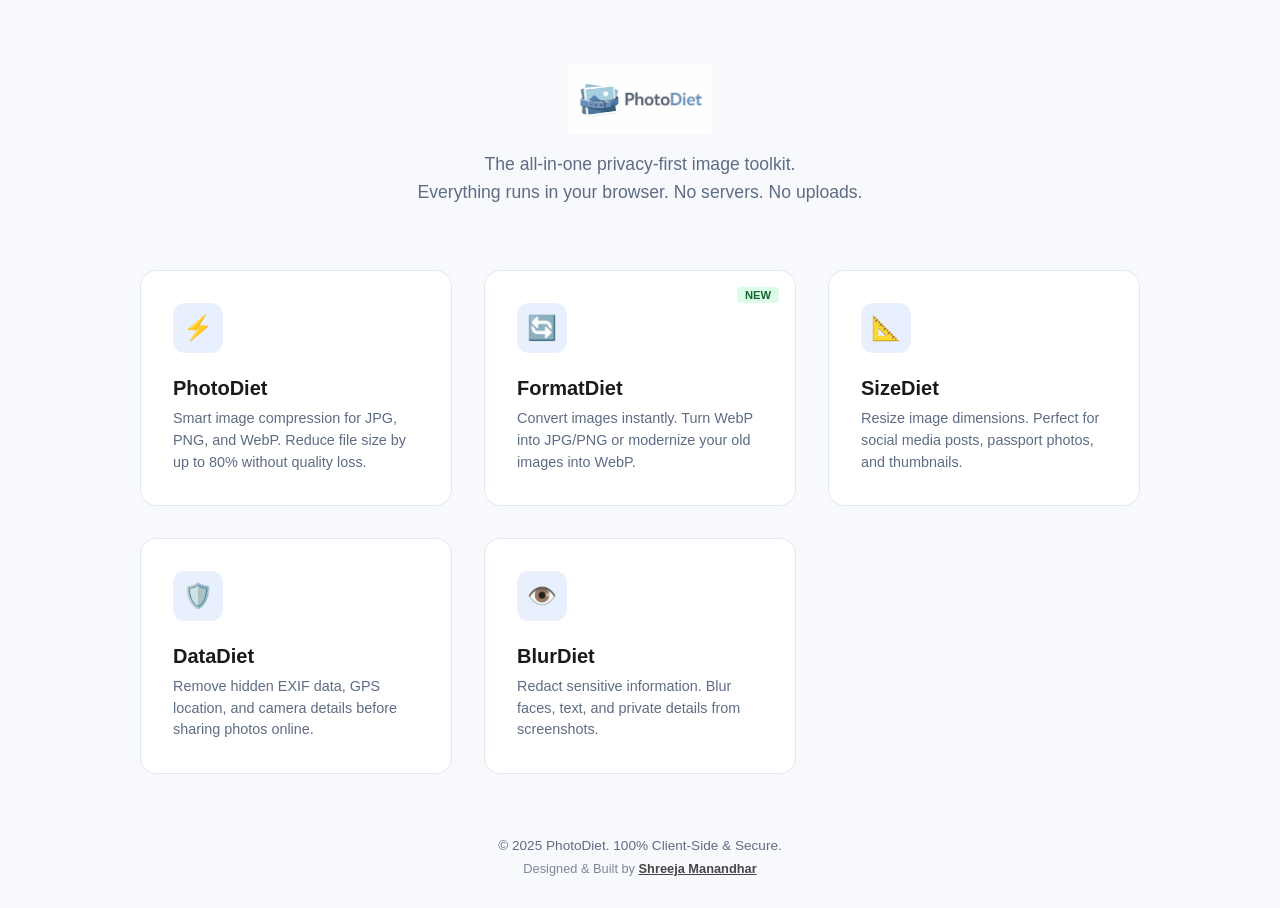
==== index.html @ 1f367cc8 "add:  ads" ====
<!doctype html>
<html lang="en" prefix="og: https://ogp.me/ns#">
  <head>
    <script
      async
      src="https://pagead2.googlesyndication.com/pagead/js/adsbygoogle.js?client=ca-pub-4897031352794569"
      crossorigin="anonymous"
    ></script>
    <link rel="manifest" href="/manifest.json" />
    <meta name="theme-color" content="#2563eb" />

    <meta charset="UTF-8" />
    <meta name="viewport" content="width=device-width, initial-scale=1.0" />

    <title>PhotoDiet | Free Privacy-First Image Tools</title>
    <meta
      name="description"
      content="A suite of free, client-side image tools. Compress, Convert, Resize, and Clean metadata from your photos instantly in the browser."
    />
    <meta
      name="keywords"
      content="photo tools, image compressor, webp converter, image resizer, exif remover, privacy tools"
    />

    <link rel="icon" href="public/icon/Icon_white.png" type="image/png" />

    <style>
      :root {
        --bg-color: #f7f9fc;
        --surface-color: #ffffff;
        --text-primary: #1a1a1a;
        --text-secondary: #5e6c84;
        --accent-color: #2563eb;
        --accent-hover: #1d4ed8;
        --border-color: #e2e8f0;
        --shadow-soft: 0 4px 20px rgba(0, 0, 0, 0.04);
        --shadow-hover: 0 10px 30px rgba(0, 0, 0, 0.08);
        --radius-lg: 16px;
      }

      * {
        box-sizing: border-box;
        margin: 0;
        padding: 0;
        font-family:
          -apple-system, BlinkMacSystemFont, "Segoe UI", Roboto, sans-serif;
      }

      body {
        background-color: var(--bg-color);
        color: var(--text-primary);
        min-height: 100vh;
        display: flex;
        flex-direction: column;
        align-items: center;
        padding: 2rem 1rem;
      }

      /* HEADER */
      header {
        text-align: center;
        margin-bottom: 4rem;
        margin-top: 2rem;
      }
      .main-logo {
        height: 70px;
        width: auto;
        display: block;
        margin: 0 auto 1rem auto;
      }
      .hero-text {
        font-size: 1.1rem;
        color: var(--text-secondary);
        max-width: 500px;
        margin: 0 auto;
        line-height: 1.6;
      }

      /* TOOLS GRID */
      .tools-grid {
        display: grid;
        grid-template-columns: repeat(auto-fit, minmax(280px, 1fr));
        gap: 2rem;
        width: 100%;
        max-width: 1000px;
      }

      /* TOOL CARD */
      .tool-card {
        background: var(--surface-color);
        border: 1px solid var(--border-color);
        border-radius: var(--radius-lg);
        padding: 2rem;
        text-decoration: none;
        color: inherit;
        transition: all 0.2s ease-out;
        display: flex;
        flex-direction: column;
        align-items: flex-start;
        position: relative;
        overflow: hidden;
      }

      .tool-card:hover {
        transform: translateY(-5px);
        box-shadow: var(--shadow-hover);
        border-color: var(--accent-color);
      }

      .icon-badge {
        width: 50px;
        height: 50px;
        background: rgba(37, 99, 235, 0.1);
        color: var(--accent-color);
        border-radius: 12px;
        display: flex;
        align-items: center;
        justify-content: center;
        font-size: 1.5rem;
        margin-bottom: 1.5rem;
      }

      .tool-title {
        font-size: 1.25rem;
        font-weight: 700;
        margin-bottom: 0.5rem;
      }
      .tool-desc {
        font-size: 0.9rem;
        color: var(--text-secondary);
        line-height: 1.5;
      }

      /* LABEL FOR NEW TOOLS */
      .badge-new {
        position: absolute;
        top: 1rem;
        right: 1rem;
        background: #dcfce7;
        color: #166534;
        font-size: 0.7rem;
        font-weight: 700;
        padding: 2px 8px;
        border-radius: 4px;
        text-transform: uppercase;
      }

      /* FOOTER */
      footer {
        margin-top: auto;
        padding-top: 4rem;
        color: var(--text-secondary);
        font-size: 0.85rem;
        text-align: center;
      }
      footer a {
        color: var(--text-primary);
        text-decoration: none;
        font-weight: 600;
      }

      @media (max-width: 600px) {
        .tools-grid {
          grid-template-columns: 1fr;
        }
      }
    </style>
  </head>
  <body>
    <header>
      <img
        src="public/icon/IconText_white.png"
        alt="PhotoDiet Suite"
        class="main-logo"
      />
      <p class="hero-text">
        The all-in-one privacy-first image toolkit. <br />Everything runs in
        your browser. No servers. No uploads.
      </p>
    </header>

    <main class="tools-grid">
      <a href="/compress/" class="tool-card">
        <div class="icon-badge">⚡</div>
        <h2 class="tool-title">PhotoDiet</h2>
        <p class="tool-desc">
          Smart image compression for JPG, PNG, and WebP. Reduce file size by up
          to 80% without quality loss.
        </p>
      </a>

      <a href="/convert/" class="tool-card">
        <div class="badge-new">New</div>
        <div class="icon-badge">🔄</div>
        <h2 class="tool-title">FormatDiet</h2>
        <p class="tool-desc">
          Convert images instantly. Turn WebP into JPG/PNG or modernize your old
          images into WebP.
        </p>
      </a>

      <a href="/resize/" class="tool-card">
        <div class="icon-badge">📐</div>
        <h2 class="tool-title">SizeDiet</h2>
        <p class="tool-desc">
          Resize image dimensions. Perfect for social media posts, passport
          photos, and thumbnails.
        </p>
      </a>

      <a href="/metadataRemover/" class="tool-card">
        <div class="icon-badge">🛡️</div>
        <h2 class="tool-title">DataDiet</h2>
        <p class="tool-desc">
          Remove hidden EXIF data, GPS location, and camera details before
          sharing photos online.
        </p>
      </a>

      <a href="/privacy/" class="tool-card">
        <div class="icon-badge">👁️</div>
        <h2 class="tool-title">BlurDiet</h2>
        <p class="tool-desc">
          Redact sensitive information. Blur faces, text, and private details
          from screenshots.
        </p>
      </a>
    </main>

    <script
      async
      src="https://pagead2.googlesyndication.com/pagead/js/adsbygoogle.js?client=ca-pub-4897031352794569"
      crossorigin="anonymous"
    ></script>
    <!-- Square ads -->
    <ins
      class="adsbygoogle"
      style="display: block"
      data-ad-client="ca-pub-4897031352794569"
      data-ad-slot="9771049708"
      data-ad-format="auto"
      data-full-width-responsive="true"
    ></ins>
    <script>
      (adsbygoogle = window.adsbygoogle || []).push({});
    </script>

    <footer>
      <p>&copy; 2025 PhotoDiet. 100% Client-Side & Secure.</p>
      <p style="margin-top: 0.5rem; font-size: 0.8rem; opacity: 0.8">
        Designed & Built by
        <a
          href="https://shreejamanandhar.com.np"
          target="_blank"
          rel="noopener"
          style="text-decoration: underline"
          >Shreeja Manandhar</a
        >
      </p>
    </footer>
  </body>
</html>
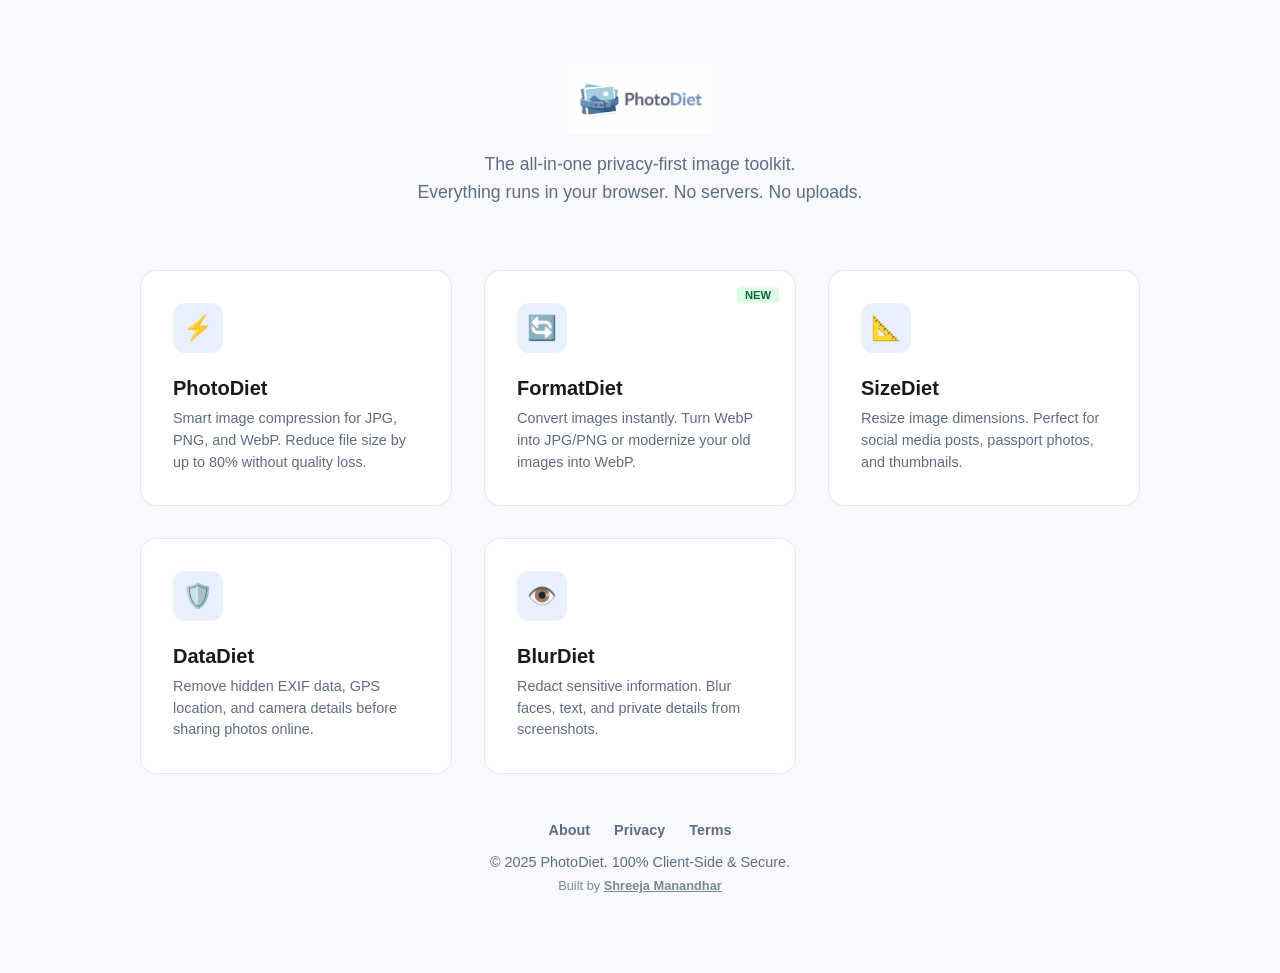
==== commit 3cdde80c: "add: footer update" ====
--- a/index.html
+++ b/index.html
@@ -245,15 +245,40 @@
       (adsbygoogle = window.adsbygoogle || []).push({});
     </script>
 
-    <footer>
+    <footer
+      style="
+        margin-top: auto;
+        padding: 3rem 1rem;
+        text-align: center;
+        color: var(--text-secondary);
+        font-size: 0.9rem;
+      "
+    >
+      <div style="margin-bottom: 1rem">
+        <a
+          href="/about.html"
+          style="margin: 0 10px; text-decoration: none; color: inherit"
+          >About</a
+        >
+        <a
+          href="/privacy.html"
+          style="margin: 0 10px; text-decoration: none; color: inherit"
+          >Privacy</a
+        >
+        <a
+          href="/terms.html"
+          style="margin: 0 10px; text-decoration: none; color: inherit"
+          >Terms</a
+        >
+      </div>
       <p>&copy; 2025 PhotoDiet. 100% Client-Side & Secure.</p>
       <p style="margin-top: 0.5rem; font-size: 0.8rem; opacity: 0.8">
-        Designed & Built by
+        Built by
         <a
           href="https://shreejamanandhar.com.np"
           target="_blank"
           rel="noopener"
-          style="text-decoration: underline"
+          style="text-decoration: underline; color: inherit"
           >Shreeja Manandhar</a
         >
       </p>
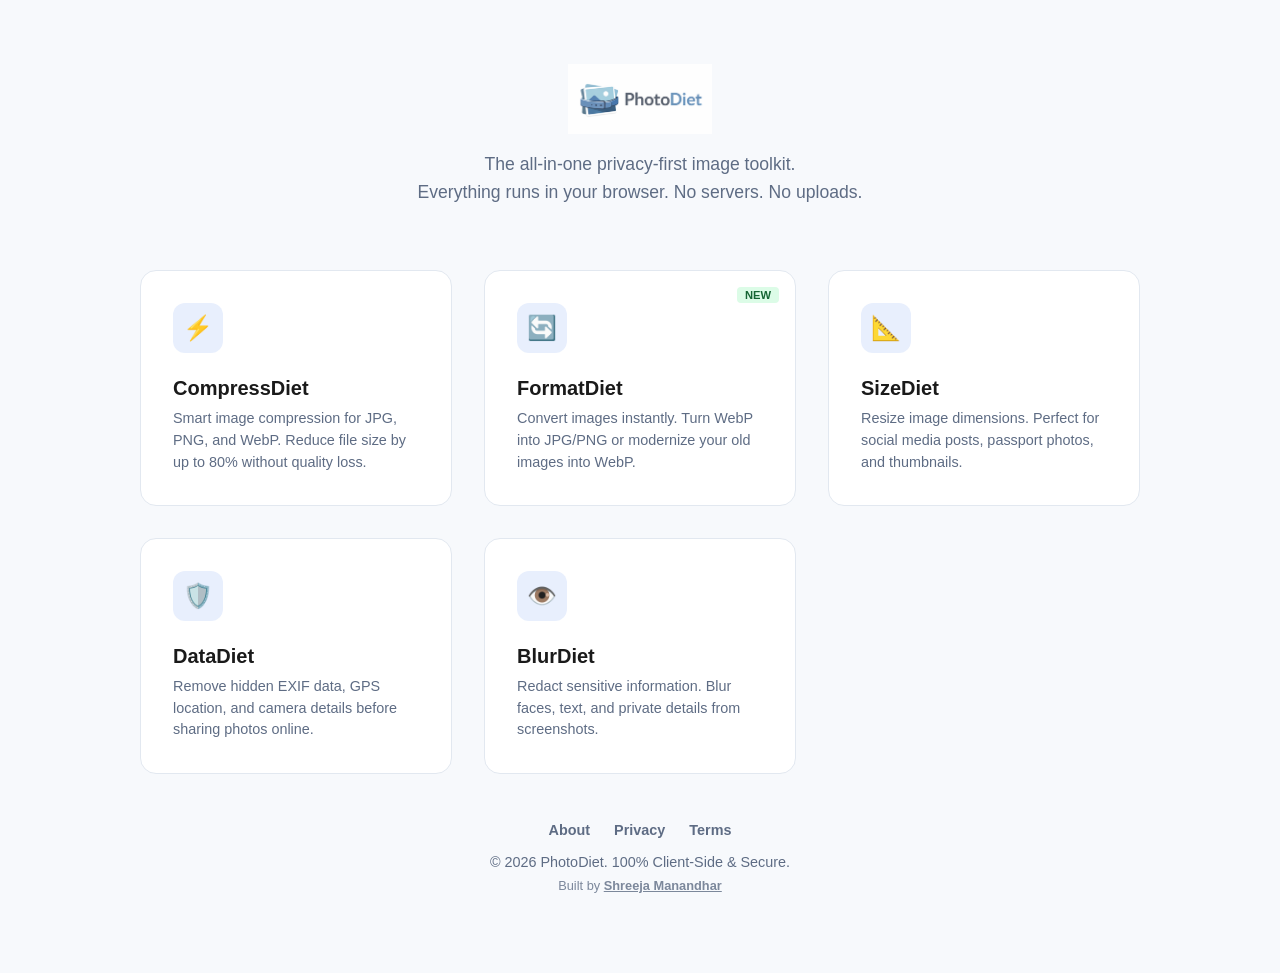
==== commit 4ac83fb0: "fix: ads & site verification" ====
--- a/index.html
+++ b/index.html
@@ -1,6 +1,10 @@
 <!doctype html>
 <html lang="en" prefix="og: https://ogp.me/ns#">
   <head>
+    <meta
+      name="google-site-verification"
+      content="GSOUTmkKOqqZhDd08sXxFSjGKWXFFWJQy1g7SijOt-w"
+    />
     <script
       async
       src="https://pagead2.googlesyndication.com/pagead/js/adsbygoogle.js?client=ca-pub-4897031352794569"
@@ -182,7 +186,7 @@
     <main class="tools-grid">
       <a href="/compress/" class="tool-card">
         <div class="icon-badge">⚡</div>
-        <h2 class="tool-title">PhotoDiet</h2>
+        <h2 class="tool-title">CompressDiet</h2>
         <p class="tool-desc">
           Smart image compression for JPG, PNG, and WebP. Reduce file size by up
           to 80% without quality loss.
@@ -227,11 +231,6 @@
       </a>
     </main>
 
-    <script
-      async
-      src="https://pagead2.googlesyndication.com/pagead/js/adsbygoogle.js?client=ca-pub-4897031352794569"
-      crossorigin="anonymous"
-    ></script>
     <!-- Square ads -->
     <ins
       class="adsbygoogle"
@@ -271,7 +270,7 @@
           >Terms</a
         >
       </div>
-      <p>&copy; 2025 PhotoDiet. 100% Client-Side & Secure.</p>
+      <p>&copy; 2026 PhotoDiet. 100% Client-Side & Secure.</p>
       <p style="margin-top: 0.5rem; font-size: 0.8rem; opacity: 0.8">
         Built by
         <a
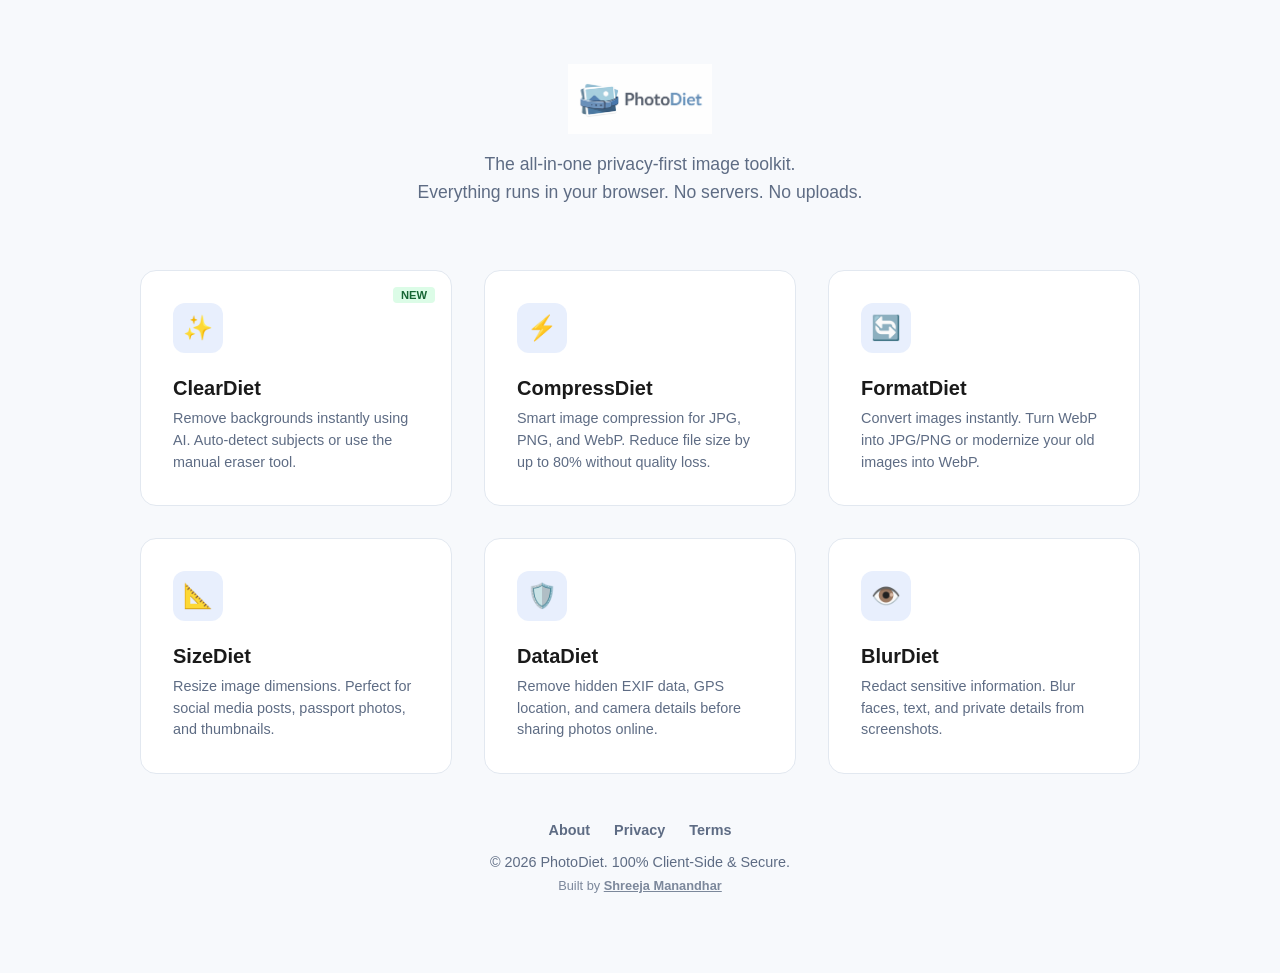
==== commit ba9947ae: "complete: bg remover" ====
--- a/index.html
+++ b/index.html
@@ -19,11 +19,11 @@
     <title>PhotoDiet | Free Privacy-First Image Tools</title>
     <meta
       name="description"
-      content="A suite of free, client-side image tools. Compress, Convert, Resize, and Clean metadata from your photos instantly in the browser."
+      content="A suite of free, client-side image tools. Compress, Convert, Resize, Remove Backgrounds, and Clean metadata from your photos instantly."
     />
     <meta
       name="keywords"
-      content="photo tools, image compressor, webp converter, image resizer, exif remover, privacy tools"
+      content="photo tools, image compressor, webp converter, image resizer, exif remover, background remover, privacy tools"
     />
 
     <link rel="icon" href="public/icon/Icon_white.png" type="image/png" />
@@ -184,6 +184,16 @@
     </header>
 
     <main class="tools-grid">
+      <a href="/remove-bg/" class="tool-card">
+        <div class="badge-new">New</div>
+        <div class="icon-badge">✨</div>
+        <h2 class="tool-title">ClearDiet</h2>
+        <p class="tool-desc">
+          Remove backgrounds instantly using AI. Auto-detect subjects or use the
+          manual eraser tool.
+        </p>
+      </a>
+
       <a href="/compress/" class="tool-card">
         <div class="icon-badge">⚡</div>
         <h2 class="tool-title">CompressDiet</h2>
@@ -194,7 +204,6 @@
       </a>
 
       <a href="/convert/" class="tool-card">
-        <div class="badge-new">New</div>
         <div class="icon-badge">🔄</div>
         <h2 class="tool-title">FormatDiet</h2>
         <p class="tool-desc">
@@ -231,7 +240,6 @@
       </a>
     </main>
 
-    <!-- Square ads -->
     <ins
       class="adsbygoogle"
       style="display: block"
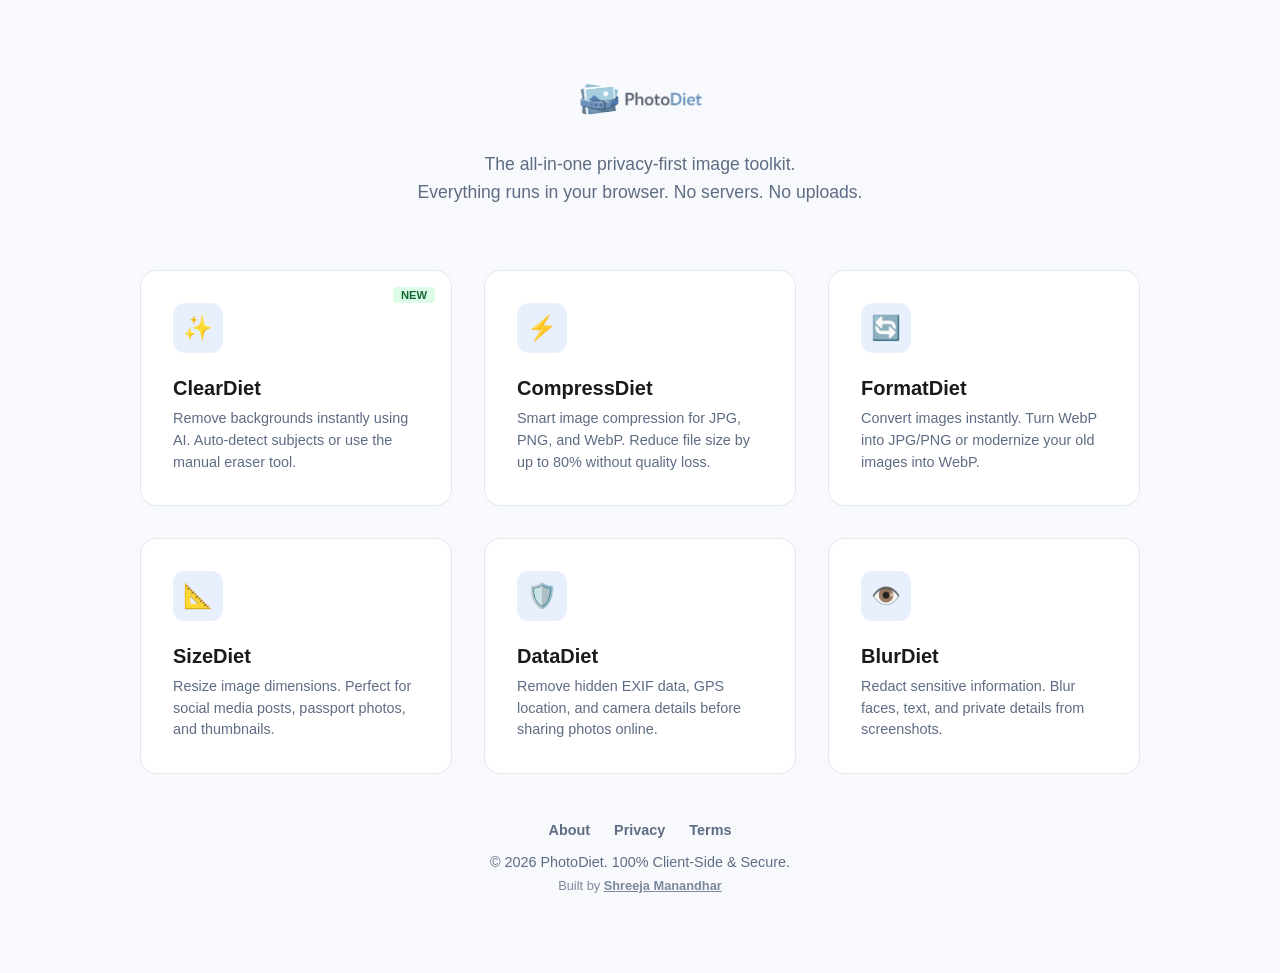
==== commit 42321271: "update: footer,seo, meta and more" ====
--- a/index.html
+++ b/index.html
@@ -169,11 +169,35 @@
         }
       }
     </style>
+    <script type="application/ld+json">
+      {
+        "@context": "https://schema.org",
+        "@type": "WebApplication",
+        "name": "PhotoDiet",
+        "url": "https://photodiet.netlify.app/",
+        "applicationCategory": "MultimediaApplication",
+        "operatingSystem": "Web Browser",
+        "description": "A suite of free, privacy-first online image tools. Compress, convert, resize, and edit photos directly in your browser without server uploads.",
+        "offers": {
+          "@type": "Offer",
+          "price": "Free",
+          "priceCurrency": "USD"
+        },
+        "featureList": [
+          "Image Compressor",
+          "Format Converter (WebP/JPG/PNG)",
+          "Image Resizer",
+          "EXIF Metadata Remover",
+          "Face Blur Privacy Tool",
+          "Background Remover"
+        ]
+      }
+    </script>
   </head>
   <body>
     <header>
       <img
-        src="public/icon/IconText_white.png"
+        src="public/icon/IconText_white_noback.png"
         alt="PhotoDiet Suite"
         class="main-logo"
       />
@@ -230,7 +254,7 @@
         </p>
       </a>
 
-      <a href="/privacy/" class="tool-card">
+      <a href="/blur/" class="tool-card">
         <div class="icon-badge">👁️</div>
         <h2 class="tool-title">BlurDiet</h2>
         <p class="tool-desc">
